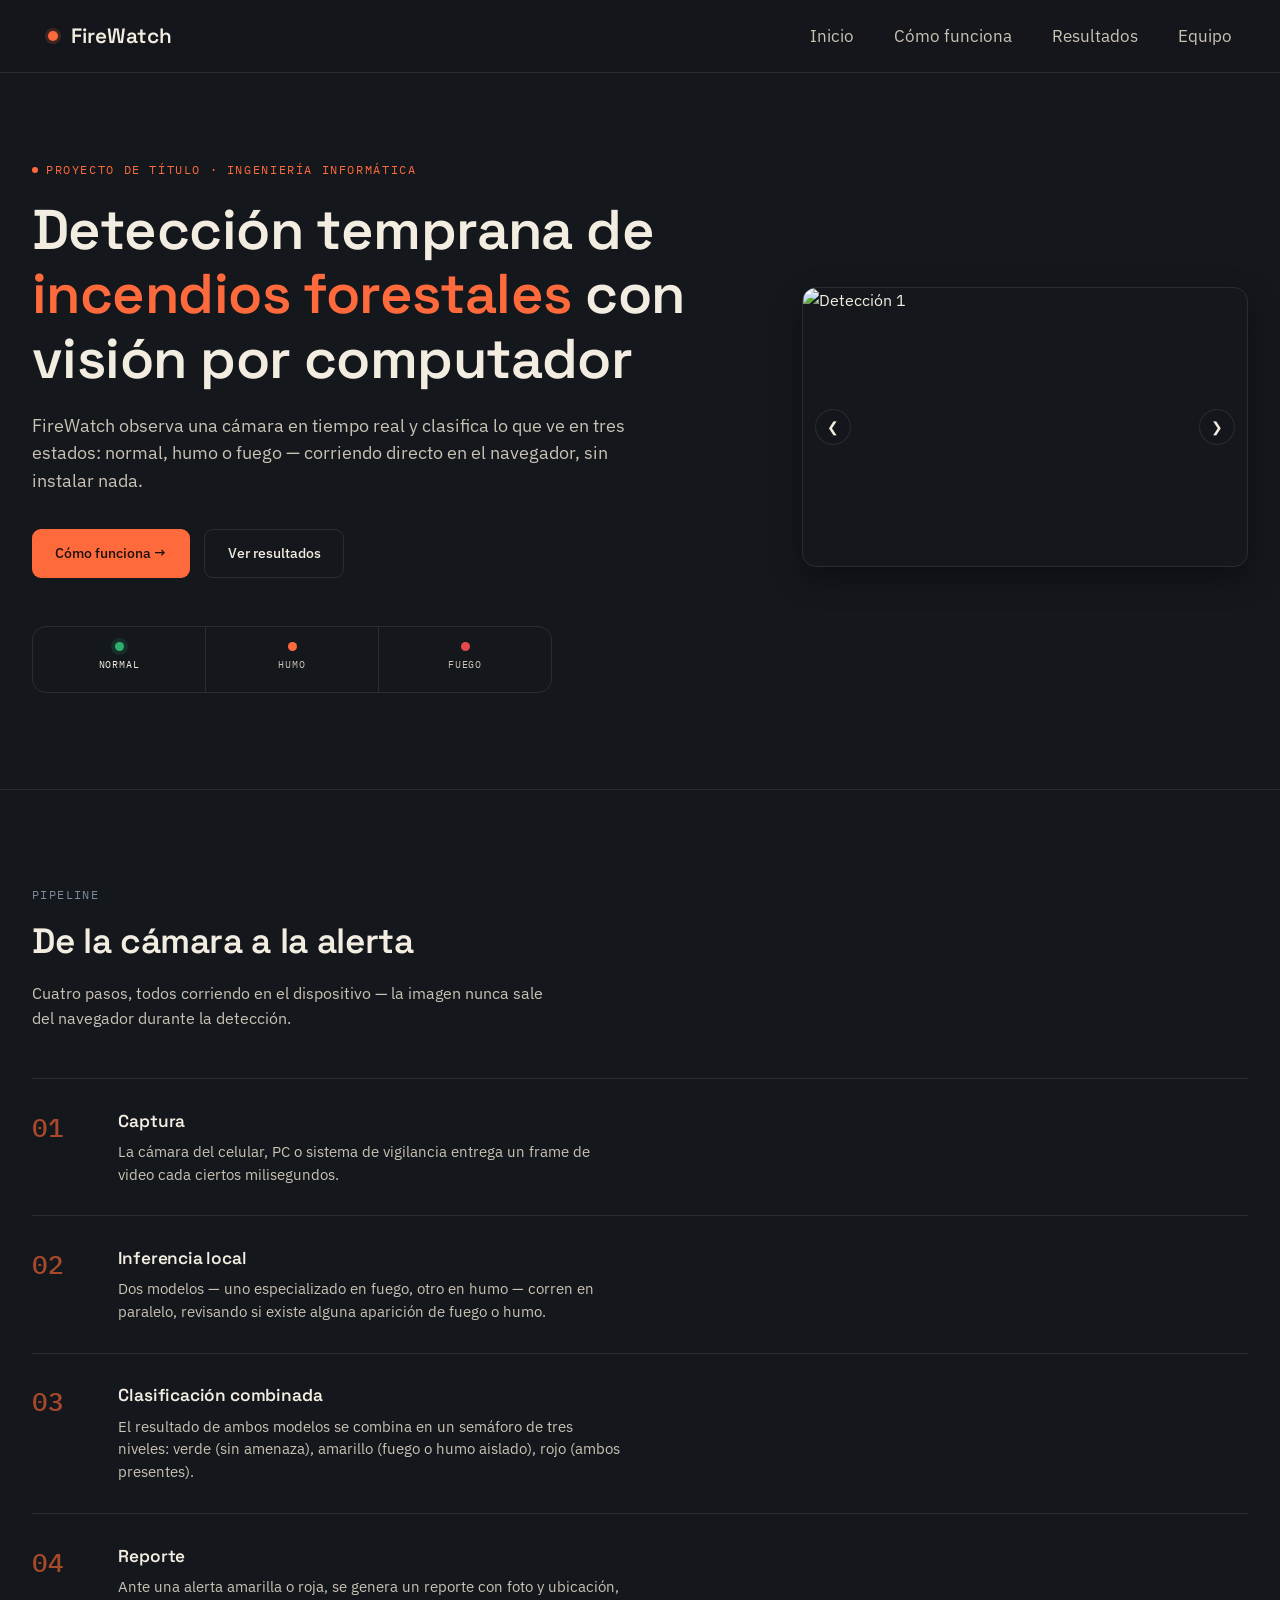
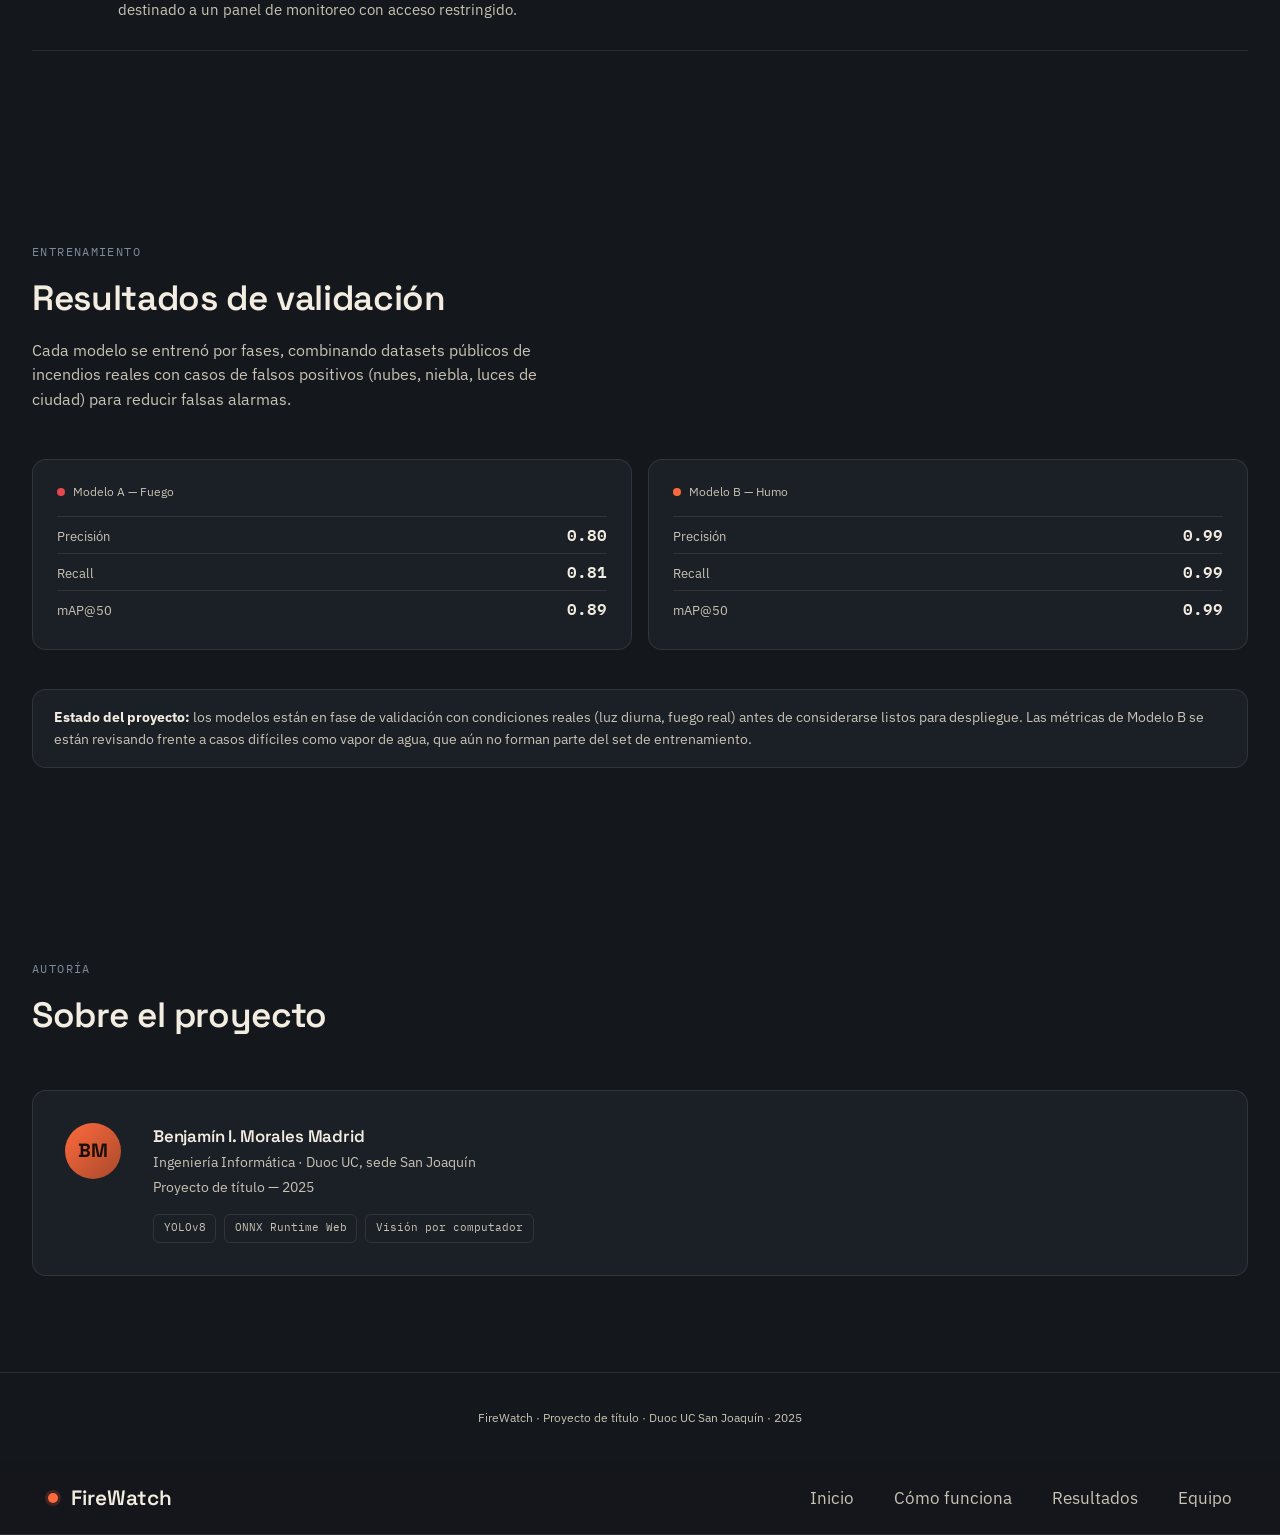
==== firewatch-project-web/web/pages/index.html @ a30fd2f6 "Creacion proyect desktop" ====
<!DOCTYPE html>
<html lang="es">
<head>
  <meta charset="UTF-8">
  <meta name="viewport" content="width=device-width, initial-scale=1.0">
  <title>FireWatch — Detección temprana de incendios forestales</title>
  <meta name="description" content="Sistema de detección temprana de incendios forestales con visión por computador. Proyecto de título, Ingeniería Informática, Duoc UC.">
  
  <!-- Tipografías -->
  <link rel="preconnect" href="https://fonts.googleapis.com">
  <link rel="preconnect" href="https://fonts.gstatic.com" crossorigin>
  <link href="https://fonts.googleapis.com/css2?family=Space+Grotesk:wght@400;500;600;700&family=IBM+Plex+Sans:wght@400;500;600&family=IBM+Plex+Mono:wght@400;500;600&display=swap" rel="stylesheet">
  
  <!-- Estilos externos -->
  <link rel="stylesheet" href="../css/styles.css">
</head>
<body>

<nav>
  <div class="nav-inner">
    <div class="brand"><span class="brand-mark"></span>FireWatch</div>
    <div class="nav-links">
      <a href="#inicio">Inicio</a>
      <a href="#funciona">Cómo funciona</a>
      <a href="#resultados">Resultados</a>
      <a href="#equipo">Equipo</a>
    </div>
  </div>
</nav>

<header class="hero" id="inicio">
  <div class="wrap hero-inner hero-grid">
    <!-- Columna Izquierda: Texto e información -->
    <div class="hero-text">
      <div class="eyebrow"><span class="dot"></span>Proyecto de título · Ingeniería Informática</div>
      <h1>Detección temprana de <em>incendios forestales</em> con visión por computador</h1>
      <p>FireWatch observa una cámara en tiempo real y clasifica lo que ve en tres estados: normal, humo o fuego — corriendo directo en el navegador, sin instalar nada.</p>
      
      <div class="cta-row">
        <a href="#funciona" class="btn btn-primary">Cómo funciona →</a>
        <a href="#resultados" class="btn btn-ghost">Ver resultados</a>
      </div>

      <div class="status-strip mono">
        <div class="status-cell on">
          <div class="status-dot" style="background:var(--green); box-shadow:0 0 0 4px rgba(47,174,109,.15);"></div>
          <div class="status-label">Normal</div>
        </div>
        <div class="status-cell">
          <div class="status-dot" style="background:var(--ember);"></div>
          <div class="status-label">Humo</div>
        </div>
        <div class="status-cell">
          <div class="status-dot" style="background:var(--red);"></div>
          <div class="status-label">Fuego</div>
        </div>
      </div>
    </div>

    <!-- Columna Derecha: Carrusel de Fotos -->
    <div class="hero-carousel">
      <div class="carousel-container">
        <div class="carousel-track" id="carouselTrack">
          <div class="carousel-slide"><img src="https://picsum.photos/800/500?random=1" alt="Detección 1"></div>
          <div class="carousel-slide"><img src="https://picsum.photos/800/500?random=2" alt="Detección 2"></div>
          <div class="carousel-slide"><img src="https://picsum.photos/800/500?random=3" alt="Detección 3"></div>
        </div>
        <!-- Botones de navegación -->
        <button class="carousel-btn prev" id="prevBtn" aria-label="Anterior">❮</button>
        <button class="carousel-btn next" id="nextBtn" aria-label="Siguiente">❯</button>
      </div>
    </div>
  </div>
</header>

<section id="funciona">
  <div class="wrap">
    <div class="section-head">
      <div class="section-eyebrow">Pipeline</div>
      <h2>De la cámara a la alerta</h2>
      <p>Cuatro pasos, todos corriendo en el dispositivo — la imagen nunca sale del navegador durante la detección.</p>
    </div>
    <div class="pipeline">
      <div class="pstep">
        <div class="pnum">01</div>
        <div>
          <h3>Captura</h3>
          <p>La cámara del celular, PC o sistema de vigilancia entrega un frame de video cada ciertos milisegundos.</p>
        </div>
      </div>
      <div class="pstep">
        <div class="pnum">02</div>
        <div>
          <h3>Inferencia local</h3>
          <p>Dos modelos — uno especializado en fuego, otro en humo — corren en paralelo, revisando si existe alguna aparición de fuego o humo.</p>
        </div>
      </div>
      <div class="pstep">
        <div class="pnum">03</div>
        <div>
          <h3>Clasificación combinada</h3>
          <p>El resultado de ambos modelos se combina en un semáforo de tres niveles: verde (sin amenaza), amarillo (fuego o humo aislado), rojo (ambos presentes).</p>
        </div>
      </div>
      <div class="pstep">
        <div class="pnum">04</div>
        <div>
          <h3>Reporte</h3>
          <p>Ante una alerta amarilla o roja, se genera un reporte con foto y ubicación, destinado a un panel de monitoreo con acceso restringido.</p>
        </div>
      </div>
    </div>
  </div>
</section>

<section id="resultados">
  <div class="wrap">
    <div class="section-head">
      <div class="section-eyebrow">Entrenamiento</div>
      <h2>Resultados de validación</h2>
      <p>Cada modelo se entrenó por fases, combinando datasets públicos de incendios reales con casos de falsos positivos (nubes, niebla, luces de ciudad) para reducir falsas alarmas.</p>
    </div>

    <div class="metric-grid">
      <div class="metric-card">
        <div class="m-label"><span class="m-swatch" style="background:var(--red);"></span>Modelo A — Fuego</div>
        <div class="metric-row"><span class="k">Precisión</span><span class="v">0.80</span></div>
        <div class="metric-row"><span class="k">Recall</span><span class="v">0.81</span></div>
        <div class="metric-row"><span class="k">mAP@50</span><span class="v">0.89</span></div>
      </div>
      <div class="metric-card">
        <div class="m-label"><span class="m-swatch" style="background:var(--ember);"></span>Modelo B — Humo</div>
        <div class="metric-row"><span class="k">Precisión</span><span class="v">0.99</span></div>
        <div class="metric-row"><span class="k">Recall</span><span class="v">0.99</span></div>
        <div class="metric-row"><span class="k">mAP@50</span><span class="v">0.99</span></div>
      </div>
    </div>

    <div class="note-box">
      <strong>Estado del proyecto:</strong> los modelos están en fase de validación con condiciones reales (luz diurna, fuego real) antes de considerarse listos para despliegue. Las métricas de Modelo B se están revisando frente a casos difíciles como vapor de agua, que aún no forman parte del set de entrenamiento.
    </div>
  </div>
</section>

<section id="equipo">
  <div class="wrap">
    <div class="section-head">
      <div class="section-eyebrow">Autoría</div>
      <h2>Sobre el proyecto</h2>
    </div>
    <div class="team-card">
      <div class="team-avatar">BM</div>
      <div class="team-info">
        <h3>Benjamín I. Morales Madrid</h3>
        <p>Ingeniería Informática · Duoc UC, sede San Joaquín</p>
        <p>Proyecto de título — 2025</p>
        <div class="tag-row">
          <span class="tag">YOLOv8</span>
          <span class="tag">ONNX Runtime Web</span>
          <span class="tag">Visión por computador</span>
        </div>
      </div>
    </div>
  </div>
</section>

<footer>
  FireWatch · Proyecto de título · Duoc UC San Joaquín · 2025
</footer>

<nav>
  <div class="nav-inner">
    <div class="brand"><span class="brand-mark"></span>FireWatch</div>
    
    <!-- Botón de Hamburguesa -->
    <button class="hamburger" id="hamburger" aria-label="Abrir menú">
      <span></span>
      <span></span>
      <span></span>
    </button>

    <div class="nav-links" id="nav-links">
      <a href="#inicio">Inicio</a>
      <a href="#funciona">Cómo funciona</a>
      <a href="#resultados">Resultados</a>
      <a href="#equipo">Equipo</a>
    </div>
  </div>
</nav>

<!-- ... resto del contenido ... -->

<script>
  const hamburger = document.getElementById('hamburger');
  const navLinks = document.getElementById('nav-links');

  // Abrir / Cerrar al hacer clic en el botón
  hamburger.addEventListener('click', () => {
    navLinks.classList.toggle('active');
  });

  // Cerrar el menú automáticamente al hacer clic en cualquier enlace
  document.querySelectorAll('.nav-links a').forEach(link => {
    link.addEventListener('click', () => {
      navLinks.classList.remove('active');
    });
  });
</script>

<script>
  const track = document.getElementById('carouselTrack');
  const slides = document.querySelectorAll('.carousel-slide');
  const prevBtn = document.getElementById('prevBtn');
  const nextBtn = document.getElementById('nextBtn');

  let currentIndex = 0;

  function updateCarousel() {
    track.style.transform = `translateX(-${currentIndex * 100}%)`;
  }

  nextBtn.addEventListener('click', () => {
    currentIndex = (currentIndex + 1) % slides.length;
    updateCarousel();
  });

  prevBtn.addEventListener('click', () => {
    currentIndex = (currentIndex - 1 + slides.length) % slides.length;
    updateCarousel();
  });

  // Avance automático cada 4 segundos
  setInterval(() => {
    currentIndex = (currentIndex + 1) % slides.length;
    updateCarousel();
  }, 4000);
</script>

</body>
</html>
---- firewatch-project-web/web/css/styles.css ----
:root {
  --ink: #14171c;
  --ink-2: #1b1f26;
  --paper: #f2ede0;
  --paper-dim: #c9c3b4;
  --ember: #ff6a3d;
  --ember-dim: #a8492b;
  --smoke: #7d8a9a;
  --green: #2fae6d;
  --red: #e5484d;
  --line: rgba(242, 237, 224, 0.1);
  --radius: 14px;
}

*, *::before, *::after {
  box-sizing: border-box;
  margin: 0;
  padding: 0;
}

html {
  scroll-behavior: smooth;
}

body {
  background: var(--ink);
  color: var(--paper);
  font-family: 'IBM Plex Sans', sans-serif;
  line-height: 1.55;
  -webkit-font-smoothing: antialiased;
}

h1, h2, h3 {
  font-family: 'Space Grotesk', sans-serif;
  letter-spacing: -0.01em;
}

.mono {
  font-family: 'IBM Plex Mono', monospace;
}

a {
  color: inherit;
}

img, svg {
  display: block;
  max-width: 100%;
}

.wrap {
  max-width: 100%;
  margin: 0 auto;
  padding: 0 2rem;
}

section {
  padding: 6rem 0;
}

@media (max-width: 640px) {
  section {
    padding: 4rem 0;
  }
}

/* ── Nav ── */
nav {
  position: sticky;
  top: 0;
  z-index: 50;
  background: rgba(20, 23, 28, 0.85);
  backdrop-filter: blur(10px);
  border-bottom: 1px solid var(--line);
}

.nav-inner {
  max-width: 100%; /* Elimina el límite de ancho para ocupar todo el espacio */
  margin: 0;
  padding: 0 3rem; /* Espaciado cómodo hacia las esquinas de la pantalla */
  display: flex;
  align-items: center;
  justify-content: space-between;
  height: 72px; /* Aumenta un poco la altura para mejor presencia */
}

.brand {
  display: flex;
  align-items: center;
  gap: 0.8rem;
  font-family: 'Space Grotesk', sans-serif;
  font-weight: 600;
  font-size: 1.3rem; /* Tamaño de letra del logo aumentado */
}

.brand-mark {
  width: 10px;
  height: 10px;
  border-radius: 50%;
  background: var(--ember);
  box-shadow: 0 0 0 3px rgba(255, 106, 61, 0.18);
}

.nav-links {
  display: flex;
  gap: 2.5rem; /* Más separación entre enlaces */
  font-size: 1.05rem; /* Tamaño de letra de los enlaces aumentado */
  color: var(--paper-dim);
}

.nav-links a {
  text-decoration: none;
  transition: color 0.15s;
}

.nav-links a:hover {
  color: var(--ember);
}

.nav-links {
  display: none;
}

@media (min-width: 640px) {
  .nav-links {
    display: flex;
  }
}

/* ── Hero ── */
.hero {
  position: relative;
  padding: 5.5rem 0 6rem;
  overflow: hidden;
  border-bottom: 1px solid var(--line);
}

.topo {
  position: absolute;
  inset: 0;
  width: 100%;
  height: 100%;
  opacity: 0.5;
  pointer-events: none;
}

.hero-inner {
  position: relative;
  z-index: 2;
}

.eyebrow {
  font-family: 'IBM Plex Mono';
  font-size: 0.72rem;
  letter-spacing: 0.14em;
  text-transform: uppercase;
  color: var(--ember);
  margin-bottom: 1.2rem;
  display: flex;
  align-items: center;
  gap: 0.5rem;
}

.eyebrow .dot {
  width: 6px;
  height: 6px;
  border-radius: 50%;
  background: var(--ember);
  animation: pulse 1.8s ease-in-out infinite;
}

@keyframes pulse {
  0%, 100% { opacity: 1; }
  50% { opacity: 0.3; }
}

.hero h1 {
  font-size: clamp(2.3rem, 4.5vw, 3.5rem);
  font-weight: 600;
  max-width: 100%; /* Elimina restricciones angostas */
  margin-bottom: 1.3rem;
  line-height: 1.15;
}

.hero h1 em {
  font-style: normal;
  color: var(--ember);
}

.hero p {
  font-size: 1.1rem;
  color: var(--paper-dim);
  max-width: 58ch; /* Un ancho de lectura mucho más amplio y cómodo */
  margin-bottom: 2.2rem;
}

.cta-row {
  display: flex;
  gap: 0.9rem;
  flex-wrap: wrap;
}

.btn {
  display: inline-flex;
  align-items: center;
  gap: 0.5rem;
  padding: 0.8rem 1.4rem;
  border-radius: 9px;
  font-size: 0.88rem;
  font-weight: 500;
  text-decoration: none;
  border: 1px solid transparent;
  transition: transform 0.15s, background 0.15s, border-color 0.15s;
  cursor: pointer;
}

.btn:hover {
  transform: translateY(-1px);
}

.btn-primary {
  background: var(--ember);
  color: #1a0f0a;
}

.btn-primary:hover {
  background: #ff7d54;
}

.btn-ghost {
  border-color: var(--line);
  color: var(--paper);
}

.btn-ghost:hover {
  border-color: var(--smoke);
}

/* Status strip */
.status-strip {
  margin-top: 3rem;
  display: flex;
  gap: 0;
  border: 1px solid var(--line);
  border-radius: var(--radius);
  overflow: hidden;
  max-width: 520px;
}

.status-cell {
  flex: 1;
  padding: 0.9rem 1rem;
  text-align: center;
  border-right: 1px solid var(--line);
}

.status-cell:last-child {
  border-right: none;
}

.status-label {
  font-family: 'IBM Plex Mono';
  font-size: 0.65rem;
  letter-spacing: 0.08em;
  text-transform: uppercase;
  color: var(--paper-dim);
  margin-bottom: 0.35rem;
}

.status-dot {
  width: 9px;
  height: 9px;
  border-radius: 50%;
  margin: 0 auto 0.35rem;
}

.status-cell.on .status-label {
  color: var(--paper);
}

/* ── Section headers ── */
.section-head {
  margin-bottom: 3rem;
  max-width: 52ch;
}

.section-eyebrow {
  font-family: 'IBM Plex Mono';
  font-size: 0.72rem;
  letter-spacing: 0.12em;
  text-transform: uppercase;
  color: var(--smoke);
  margin-bottom: 0.6rem;
}

.section-head h2 {
  font-size: clamp(1.6rem, 3.4vw, 2.2rem);
  font-weight: 600;
  margin-bottom: 0.8rem;
}

.section-head p {
  color: var(--paper-dim);
  font-size: 0.98rem;
}

/* ── Pipeline (Cómo funciona) ── */
.pipeline {
  display: flex;
  flex-direction: column;
  gap: 0;
}

.pstep {
  display: grid;
  grid-template-columns: 64px 1fr;
  gap: 1.4rem;
  padding: 1.8rem 0;
  border-top: 1px solid var(--line);
}

.pstep:last-child {
  border-bottom: 1px solid var(--line);
}

.pnum {
  font-family: 'IBM Plex Mono';
  font-size: 1.6rem;
  color: var(--ember-dim);
  font-weight: 500;
}

.pstep h3 {
  font-size: 1.08rem;
  font-weight: 600;
  margin-bottom: 0.4rem;
}

.pstep p {
  color: var(--paper-dim);
  font-size: 0.92rem;
  max-width: 56ch;
}

/* ── Resultados ── */
.metric-grid {
  display: grid;
  grid-template-columns: repeat(auto-fit, minmax(220px, 1fr));
  gap: 1rem;
  margin-bottom: 2.4rem;
}

.metric-card {
  background: var(--ink-2);
  border: 1px solid var(--line);
  border-radius: var(--radius);
  padding: 1.4rem 1.5rem;
}

.metric-card .m-label {
  font-size: 0.78rem;
  color: var(--paper-dim);
  margin-bottom: 0.9rem;
  display: flex;
  align-items: center;
  gap: 0.5rem;
}

.m-swatch {
  width: 8px;
  height: 8px;
  border-radius: 50%;
}

.metric-row {
  display: flex;
  justify-content: space-between;
  align-items: baseline;
  padding: 0.35rem 0;
  border-top: 1px solid var(--line);
}

.metric-row:first-of-type {
  border-top: none;
}

.metric-row .k {
  font-size: 0.8rem;
  color: var(--paper-dim);
}

.metric-row .v {
  font-family: 'IBM Plex Mono';
  font-size: 1rem;
  font-weight: 600;
}

.note-box {
  border: 1px solid var(--line);
  border-radius: var(--radius);
  padding: 1.1rem 1.3rem;
  font-size: 0.85rem;
  color: var(--paper-dim);
  background: var(--ink-2);
}

.note-box strong {
  color: var(--paper);
}

/* ── Team / contacto ── */
.team-card {
  display: flex;
  flex-wrap: wrap;
  gap: 2rem;
  align-items: flex-start;
  border: 1px solid var(--line);
  border-radius: var(--radius);
  padding: 2rem;
  background: var(--ink-2);
}

.team-avatar {
  width: 56px;
  height: 56px;
  border-radius: 50%;
  background: linear-gradient(135deg, var(--ember), var(--ember-dim));
  display: flex;
  align-items: center;
  justify-content: center;
  font-family: 'Space Grotesk';
  font-weight: 700;
  font-size: 1.2rem;
  color: #1a0f0a;
  flex-shrink: 0;
}

.team-info h3 {
  font-size: 1.05rem;
  font-weight: 600;
  margin-bottom: 0.2rem;
}

.team-info p {
  color: var(--paper-dim);
  font-size: 0.88rem;
  margin-bottom: 0.2rem;
}

.tag-row {
  display: flex;
  gap: 0.5rem;
  flex-wrap: wrap;
  margin-top: 0.9rem;
}

.tag {
  font-family: 'IBM Plex Mono';
  font-size: 0.7rem;
  padding: 0.3rem 0.6rem;
  border: 1px solid var(--line);
  border-radius: 6px;
  color: var(--paper-dim);
}

footer {
  border-top: 1px solid var(--line);
  padding: 2.2rem 0;
  text-align: center;
  color: var(--paper-dim);
  font-size: 0.78rem;
}

/* ── Estilos para Menú Hamburguesa en Móvil ── */
.hamburger {
  display: flex;
  flex-direction: column;
  justify-content: space-between;
  width: 24px;
  height: 18px;
  background: transparent;
  border: none;
  cursor: pointer;
  padding: 0;
  z-index: 60;
}

.hamburger span {
  width: 100%;
  height: 2px;
  background-color: var(--paper);
  border-radius: 2px;
  transition: all 0.3s ease;
}

/* Ocultar botón en pantallas grandes */
@media (min-width: 641px) {
  .hamburger {
    display: none;
  }
}

/* Menú desplegable en pantallas pequeñas */
@media (max-width: 640px) {
  .nav-links {
    display: flex;
    flex-direction: column;
    position: absolute;
    top: 64px;
    left: 0;
    width: 100%;
    background: var(--ink-2);
    border-bottom: 1px solid var(--line);
    padding: 1.5rem;
    gap: 1.2rem;
    
    /* Estado oculto por defecto */
    opacity: 0;
    pointer-events: none;
    transform: translateY(-10px);
    transition: all 0.25s ease;
  }

  /* Estado activo al presionar la hamburguesa */
  .nav-links.active {
    opacity: 1;
    pointer-events: auto;
    transform: translateY(0);
  }
}

/* ── Layout Integrado y Proporcionado ── */
.hero-grid {
  display: grid;
  /* Da 1.6 veces más espacio al texto que al carrusel */
  grid-template-columns: 1.6fr 1fr; 
  gap: 3.5rem;
  align-items: center;
}

/* Permitir que el texto fluya de forma amplia */
.hero-text {
  width: 100%;
}

/* Carrusel integrado sin espacio 'fantasma' */
.hero-carousel {
  width: 100%;
  max-width: 100%; /* Aprovecha todo el ancho de su columna asignada */
}

.carousel-container {
  position: relative;
  width: 100%;
  border-radius: var(--radius);
  overflow: hidden;
  border: 1px solid var(--line);
  box-shadow: 0 12px 30px rgba(0, 0, 0, 0.35);
}
.carousel-track {
  display: flex;
  transition: transform 0.4s cubic-bezier(0.25, 1, 0.5, 1);
}

.carousel-slide {
  min-width: 100%;
  aspect-ratio: 16 / 10;
}

.carousel-slide img {
  width: 100%;
  height: 100%;
  object-fit: cover;
}

.carousel-btn {
  position: absolute;
  top: 50%;
  transform: translateY(-50%);
  background: rgba(20, 23, 28, 0.75);
  color: var(--paper);
  border: 1px solid var(--line);
  width: 36px;
  height: 36px;
  border-radius: 50%;
  cursor: pointer;
  display: flex;
  align-items: center;
  justify-content: center;
  backdrop-filter: blur(6px);
  z-index: 10; /* Asegura que se dibuje por encima de las imágenes */
  transition: all 0.2s ease;
  font-size: 0.9rem;
}

.carousel-btn:hover {
  background: var(--ember);
  color: #1a0f0a;
  border-color: var(--ember);
}

.carousel-btn.prev { 
  left: 12px; 
}

.carousel-btn.next { 
  right: 12px; 
}

/* Responsivo para celulares y tablets */
@media (max-width: 900px) {
  .hero-grid {
    grid-template-columns: 1fr; /* Una sola columna en pantallas chicas */
    gap: 2.5rem;
  }
  
  .hero p {
    max-width: 100%;
  }
}
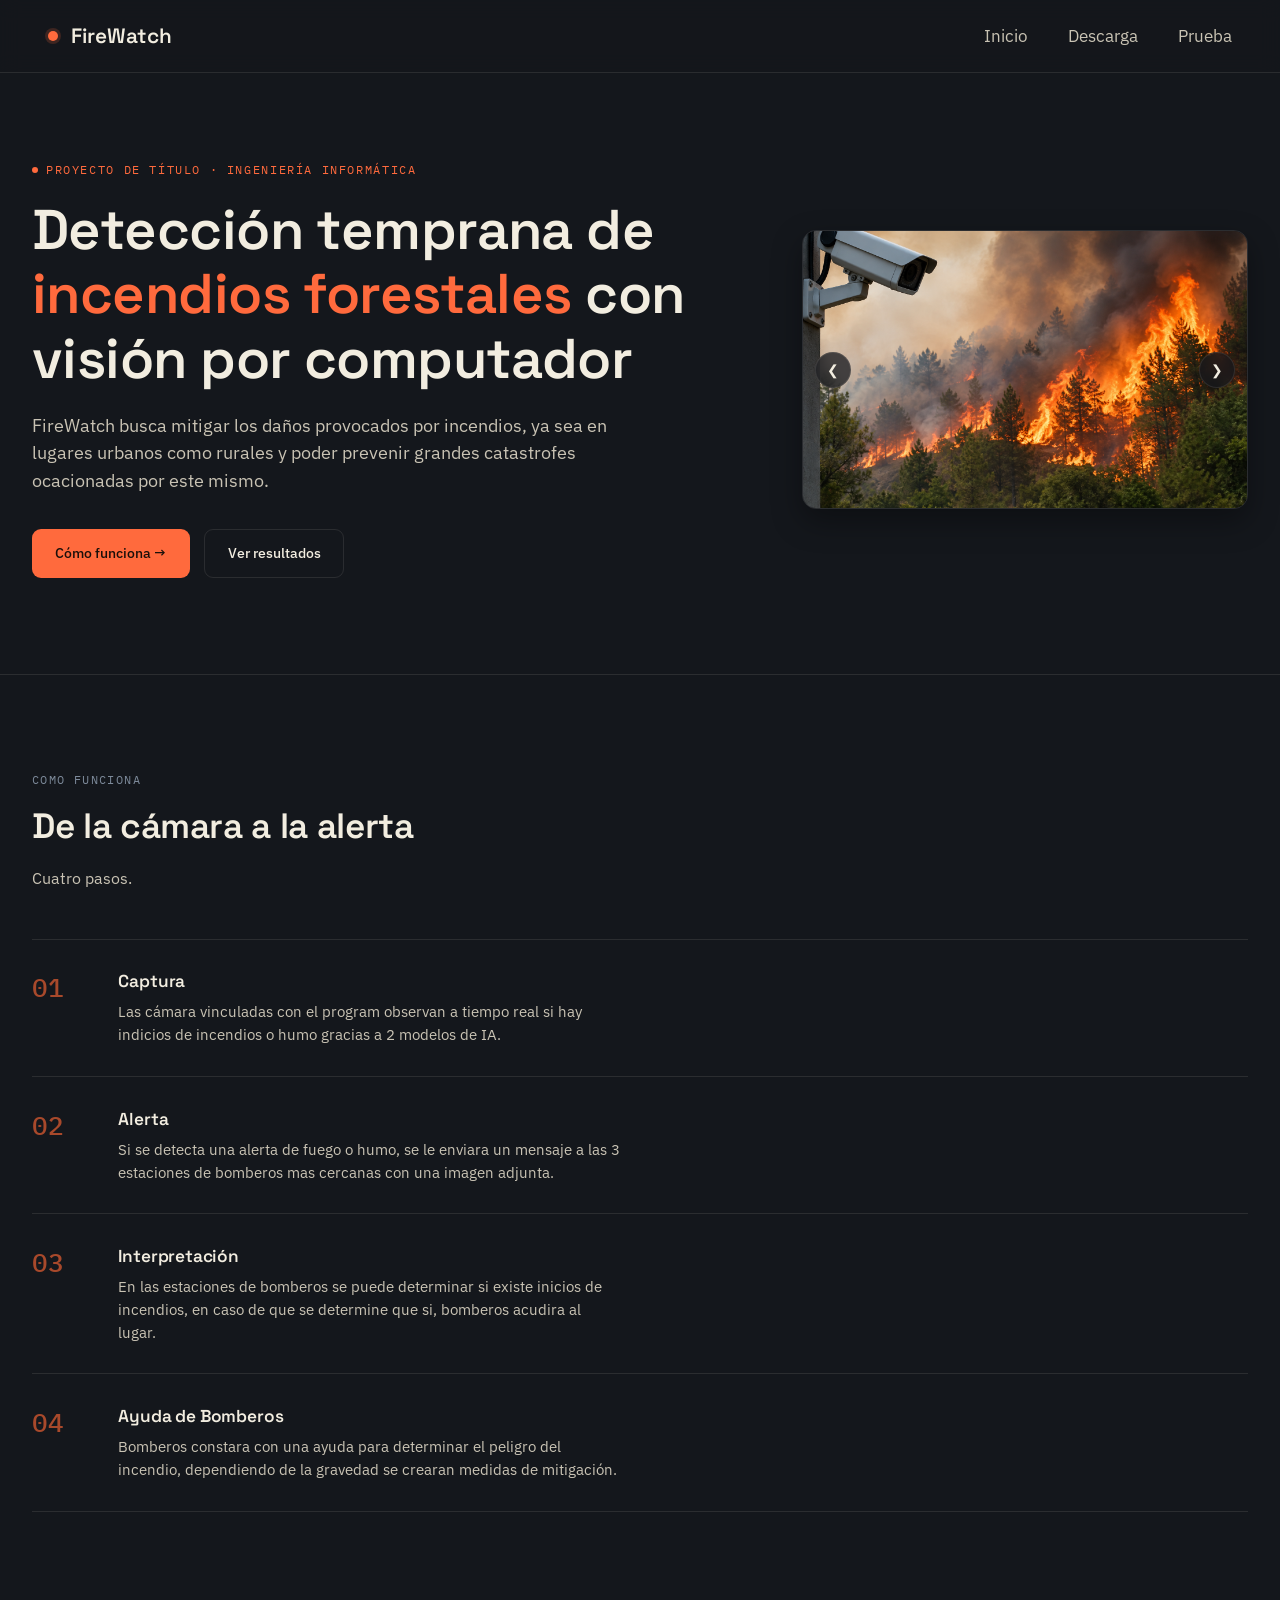
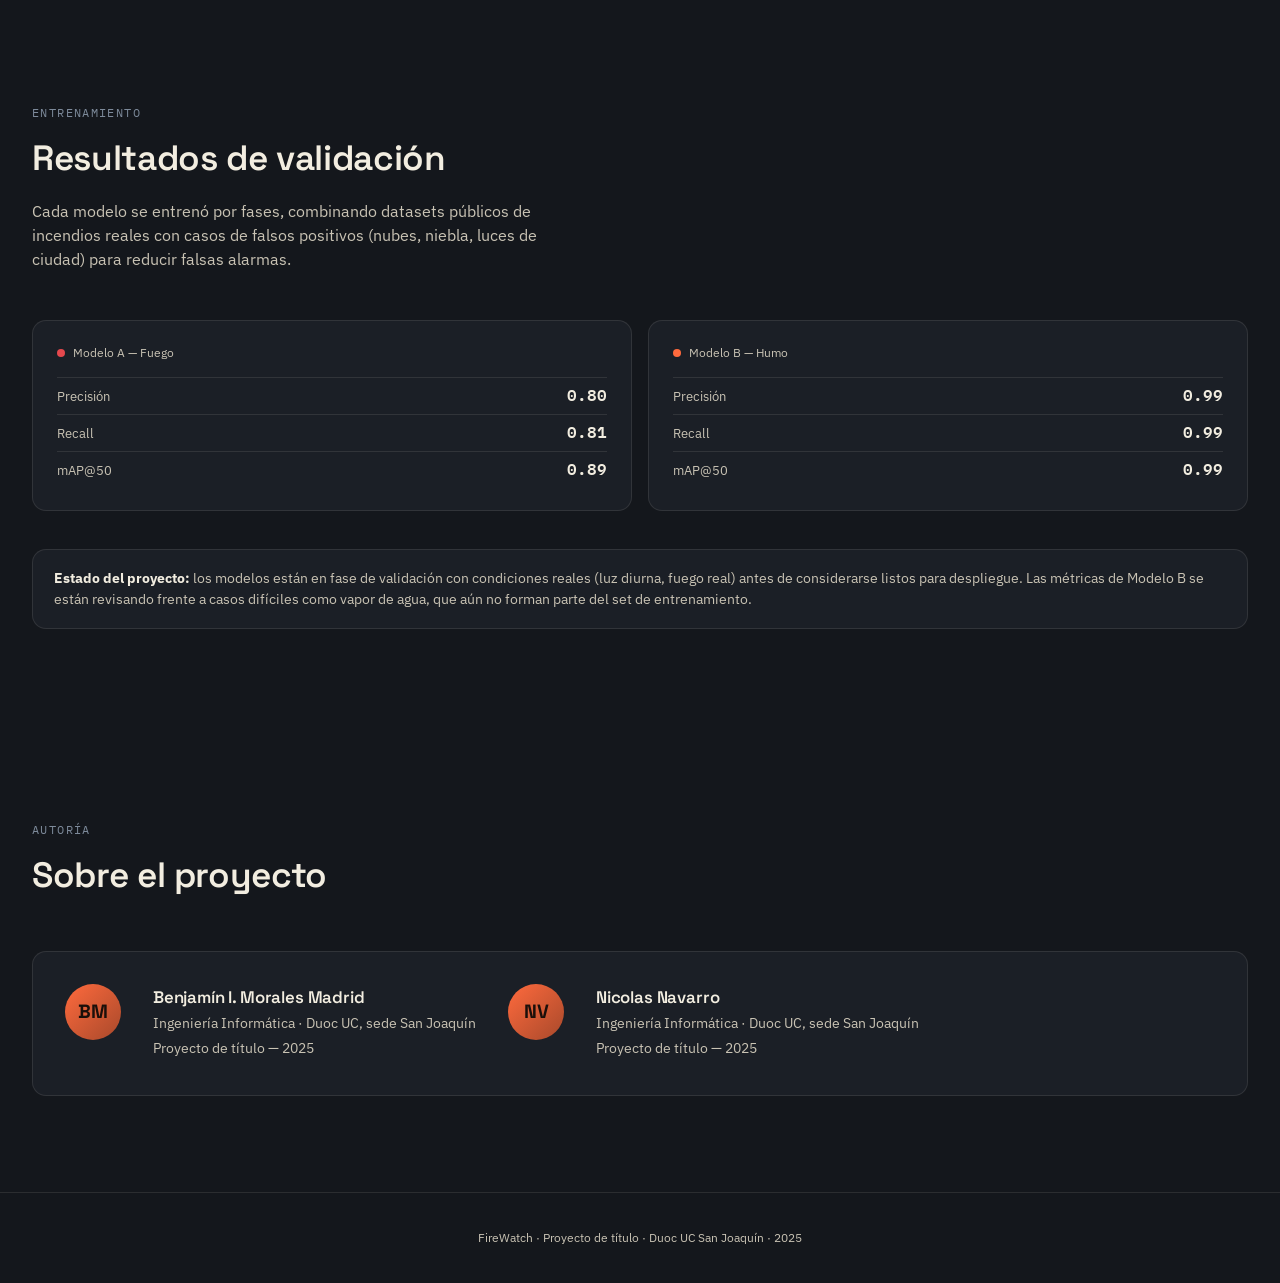
==== commit 421972c8: "mejora en pagina web" ====
--- a/firewatch-project-web/web/pages/index.html
+++ b/firewatch-project-web/web/pages/index.html
@@ -19,158 +19,6 @@
 <nav>
   <div class="nav-inner">
     <div class="brand"><span class="brand-mark"></span>FireWatch</div>
-    <div class="nav-links">
-      <a href="#inicio">Inicio</a>
-      <a href="#funciona">Cómo funciona</a>
-      <a href="#resultados">Resultados</a>
-      <a href="#equipo">Equipo</a>
-    </div>
-  </div>
-</nav>
-
-<header class="hero" id="inicio">
-  <div class="wrap hero-inner hero-grid">
-    <!-- Columna Izquierda: Texto e información -->
-    <div class="hero-text">
-      <div class="eyebrow"><span class="dot"></span>Proyecto de título · Ingeniería Informática</div>
-      <h1>Detección temprana de <em>incendios forestales</em> con visión por computador</h1>
-      <p>FireWatch observa una cámara en tiempo real y clasifica lo que ve en tres estados: normal, humo o fuego — corriendo directo en el navegador, sin instalar nada.</p>
-      
-      <div class="cta-row">
-        <a href="#funciona" class="btn btn-primary">Cómo funciona →</a>
-        <a href="#resultados" class="btn btn-ghost">Ver resultados</a>
-      </div>
-
-      <div class="status-strip mono">
-        <div class="status-cell on">
-          <div class="status-dot" style="background:var(--green); box-shadow:0 0 0 4px rgba(47,174,109,.15);"></div>
-          <div class="status-label">Normal</div>
-        </div>
-        <div class="status-cell">
-          <div class="status-dot" style="background:var(--ember);"></div>
-          <div class="status-label">Humo</div>
-        </div>
-        <div class="status-cell">
-          <div class="status-dot" style="background:var(--red);"></div>
-          <div class="status-label">Fuego</div>
-        </div>
-      </div>
-    </div>
-
-    <!-- Columna Derecha: Carrusel de Fotos -->
-    <div class="hero-carousel">
-      <div class="carousel-container">
-        <div class="carousel-track" id="carouselTrack">
-          <div class="carousel-slide"><img src="https://picsum.photos/800/500?random=1" alt="Detección 1"></div>
-          <div class="carousel-slide"><img src="https://picsum.photos/800/500?random=2" alt="Detección 2"></div>
-          <div class="carousel-slide"><img src="https://picsum.photos/800/500?random=3" alt="Detección 3"></div>
-        </div>
-        <!-- Botones de navegación -->
-        <button class="carousel-btn prev" id="prevBtn" aria-label="Anterior">❮</button>
-        <button class="carousel-btn next" id="nextBtn" aria-label="Siguiente">❯</button>
-      </div>
-    </div>
-  </div>
-</header>
-
-<section id="funciona">
-  <div class="wrap">
-    <div class="section-head">
-      <div class="section-eyebrow">Pipeline</div>
-      <h2>De la cámara a la alerta</h2>
-      <p>Cuatro pasos, todos corriendo en el dispositivo — la imagen nunca sale del navegador durante la detección.</p>
-    </div>
-    <div class="pipeline">
-      <div class="pstep">
-        <div class="pnum">01</div>
-        <div>
-          <h3>Captura</h3>
-          <p>La cámara del celular, PC o sistema de vigilancia entrega un frame de video cada ciertos milisegundos.</p>
-        </div>
-      </div>
-      <div class="pstep">
-        <div class="pnum">02</div>
-        <div>
-          <h3>Inferencia local</h3>
-          <p>Dos modelos — uno especializado en fuego, otro en humo — corren en paralelo, revisando si existe alguna aparición de fuego o humo.</p>
-        </div>
-      </div>
-      <div class="pstep">
-        <div class="pnum">03</div>
-        <div>
-          <h3>Clasificación combinada</h3>
-          <p>El resultado de ambos modelos se combina en un semáforo de tres niveles: verde (sin amenaza), amarillo (fuego o humo aislado), rojo (ambos presentes).</p>
-        </div>
-      </div>
-      <div class="pstep">
-        <div class="pnum">04</div>
-        <div>
-          <h3>Reporte</h3>
-          <p>Ante una alerta amarilla o roja, se genera un reporte con foto y ubicación, destinado a un panel de monitoreo con acceso restringido.</p>
-        </div>
-      </div>
-    </div>
-  </div>
-</section>
-
-<section id="resultados">
-  <div class="wrap">
-    <div class="section-head">
-      <div class="section-eyebrow">Entrenamiento</div>
-      <h2>Resultados de validación</h2>
-      <p>Cada modelo se entrenó por fases, combinando datasets públicos de incendios reales con casos de falsos positivos (nubes, niebla, luces de ciudad) para reducir falsas alarmas.</p>
-    </div>
-
-    <div class="metric-grid">
-      <div class="metric-card">
-        <div class="m-label"><span class="m-swatch" style="background:var(--red);"></span>Modelo A — Fuego</div>
-        <div class="metric-row"><span class="k">Precisión</span><span class="v">0.80</span></div>
-        <div class="metric-row"><span class="k">Recall</span><span class="v">0.81</span></div>
-        <div class="metric-row"><span class="k">mAP@50</span><span class="v">0.89</span></div>
-      </div>
-      <div class="metric-card">
-        <div class="m-label"><span class="m-swatch" style="background:var(--ember);"></span>Modelo B — Humo</div>
-        <div class="metric-row"><span class="k">Precisión</span><span class="v">0.99</span></div>
-        <div class="metric-row"><span class="k">Recall</span><span class="v">0.99</span></div>
-        <div class="metric-row"><span class="k">mAP@50</span><span class="v">0.99</span></div>
-      </div>
-    </div>
-
-    <div class="note-box">
-      <strong>Estado del proyecto:</strong> los modelos están en fase de validación con condiciones reales (luz diurna, fuego real) antes de considerarse listos para despliegue. Las métricas de Modelo B se están revisando frente a casos difíciles como vapor de agua, que aún no forman parte del set de entrenamiento.
-    </div>
-  </div>
-</section>
-
-<section id="equipo">
-  <div class="wrap">
-    <div class="section-head">
-      <div class="section-eyebrow">Autoría</div>
-      <h2>Sobre el proyecto</h2>
-    </div>
-    <div class="team-card">
-      <div class="team-avatar">BM</div>
-      <div class="team-info">
-        <h3>Benjamín I. Morales Madrid</h3>
-        <p>Ingeniería Informática · Duoc UC, sede San Joaquín</p>
-        <p>Proyecto de título — 2025</p>
-        <div class="tag-row">
-          <span class="tag">YOLOv8</span>
-          <span class="tag">ONNX Runtime Web</span>
-          <span class="tag">Visión por computador</span>
-        </div>
-      </div>
-    </div>
-  </div>
-</section>
-
-<footer>
-  FireWatch · Proyecto de título · Duoc UC San Joaquín · 2025
-</footer>
-
-<nav>
-  <div class="nav-inner">
-    <div class="brand"><span class="brand-mark"></span>FireWatch</div>
     
     <!-- Botón de Hamburguesa -->
     <button class="hamburger" id="hamburger" aria-label="Abrir menú">
@@ -180,13 +28,141 @@
     </button>
 
     <div class="nav-links" id="nav-links">
-      <a href="#inicio">Inicio</a>
-      <a href="#funciona">Cómo funciona</a>
-      <a href="#resultados">Resultados</a>
-      <a href="#equipo">Equipo</a>
+      <a href="./index.html">Inicio</a>
+      <a href="./descarga.html">Descarga</a>
+      <a href="./test_ensemble.html">Prueba</a>
     </div>
   </div>
 </nav>
+
+<header class="hero" id="inicio">
+  <div class="wrap hero-inner hero-grid">
+    <!-- Columna Izquierda: Texto e información -->
+    <div class="hero-text">
+      <div class="eyebrow"><span class="dot"></span>Proyecto de título · Ingeniería Informática</div>
+      <h1>Detección temprana de <em>incendios forestales</em> con visión por computador</h1>
+      <p>
+        FireWatch busca mitigar los daños provocados por incendios, ya sea en lugares urbanos como rurales y poder prevenir grandes catastrofes ocacionadas por este mismo. 
+      </p>
+      
+      <div class="cta-row">
+        <a href="#funciona" class="btn btn-primary">Cómo funciona →</a>
+        <a href="#resultados" class="btn btn-ghost">Ver resultados</a>
+      </div>
+    </div>
+
+    <!-- Columna Derecha: Carrusel de Fotos -->
+    <div class="hero-carousel">
+      <div class="carousel-container">
+        <div class="carousel-track" id="carouselTrack">
+          <div class="carousel-slide"><img src="../images/3914af09-ad7b-4459-aeaf-fa9c09e8ec7b.png" alt="Detección 1"></div>
+          <div class="carousel-slide"><img src="../images/6ac5a04d-c168-401c-9ea6-0d1566b8b9ed.png" alt="Detección 2"></div>
+          <div class="carousel-slide"><img src="https://picsum.photos/800/500?random=3" alt="Detección 3"></div>
+        </div>
+        <!-- Botones de navegación -->
+        <button class="carousel-btn prev" id="prevBtn" aria-label="Anterior">❮</button>
+        <button class="carousel-btn next" id="nextBtn" aria-label="Siguiente">❯</button>
+      </div>
+    </div>
+  </div>
+</header>
+
+<section id="funciona">
+  <div class="wrap">
+    <div class="section-head">
+      <div class="section-eyebrow">Como funciona</div>
+      <h2>De la cámara a la alerta</h2>
+      <p>Cuatro pasos.</p>
+    </div>
+    <div class="pipeline">
+      <div class="pstep">
+        <div class="pnum">01</div>
+        <div>
+          <h3>Captura</h3>
+          <p>Las cámara vinculadas con el program observan a tiempo real si hay indicios de incendios o humo gracias a 2 modelos de IA.</p>
+        </div>
+      </div>
+      <div class="pstep">
+        <div class="pnum">02</div>
+        <div>
+          <h3>Alerta</h3>
+          <p>Si se detecta una alerta de fuego o humo, se le enviara un mensaje a las 3 estaciones de bomberos mas cercanas con una imagen adjunta.</p>
+        </div>
+      </div>
+      <div class="pstep">
+        <div class="pnum">03</div>
+        <div>
+          <h3>Interpretación</h3>
+          <p>En las estaciones de bomberos se puede determinar si existe inicios de incendios, en caso de que se determine que si, bomberos acudira al lugar.</p>
+        </div>
+      </div>
+      <div class="pstep">
+        <div class="pnum">04</div>
+        <div>
+          <h3>Ayuda de Bomberos</h3>
+          <p>Bomberos constara con una ayuda para determinar el peligro del incendio, dependiendo de la gravedad se crearan medidas de mitigación.</p>
+        </div>
+      </div>
+    </div>
+  </div>
+</section>
+
+<section id="resultados">
+  <div class="wrap">
+    <div class="section-head">
+      <div class="section-eyebrow">Entrenamiento</div>
+      <h2>Resultados de validación</h2>
+      <p>Cada modelo se entrenó por fases, combinando datasets públicos de incendios reales con casos de falsos positivos (nubes, niebla, luces de ciudad) para reducir falsas alarmas.</p>
+    </div>
+
+    <div class="metric-grid">
+      <div class="metric-card">
+        <div class="m-label"><span class="m-swatch" style="background:var(--red);"></span>Modelo A — Fuego</div>
+        <div class="metric-row"><span class="k">Precisión</span><span class="v">0.80</span></div>
+        <div class="metric-row"><span class="k">Recall</span><span class="v">0.81</span></div>
+        <div class="metric-row"><span class="k">mAP@50</span><span class="v">0.89</span></div>
+      </div>
+      <div class="metric-card">
+        <div class="m-label"><span class="m-swatch" style="background:var(--ember);"></span>Modelo B — Humo</div>
+        <div class="metric-row"><span class="k">Precisión</span><span class="v">0.99</span></div>
+        <div class="metric-row"><span class="k">Recall</span><span class="v">0.99</span></div>
+        <div class="metric-row"><span class="k">mAP@50</span><span class="v">0.99</span></div>
+      </div>
+    </div>
+
+    <div class="note-box">
+      <strong>Estado del proyecto:</strong> los modelos están en fase de validación con condiciones reales (luz diurna, fuego real) antes de considerarse listos para despliegue. Las métricas de Modelo B se están revisando frente a casos difíciles como vapor de agua, que aún no forman parte del set de entrenamiento.
+    </div>
+  </div>
+</section>
+
+<section id="equipo">
+  <div class="wrap">
+    <div class="section-head">
+      <div class="section-eyebrow">Autoría</div>
+      <h2>Sobre el proyecto</h2>
+    </div>
+    <div class="team-card">
+      <div class="team-avatar">BM</div>
+      <div class="team-info">
+        <h3>Benjamín I. Morales Madrid</h3>
+        <p>Ingeniería Informática · Duoc UC, sede San Joaquín</p>
+        <p>Proyecto de título — 2025</p>
+      </div>
+      <div class="team-avatar">NV</div>
+      <div class="team-info">
+        <h3>Nicolas Navarro</h3>
+        <p>Ingeniería Informática · Duoc UC, sede San Joaquín</p>
+        <p>Proyecto de título — 2025</p>
+      </div>
+    </div>
+  </div>
+</section>
+
+<footer>
+  FireWatch · Proyecto de título · Duoc UC San Joaquín · 2025
+</footer>
+
 
 <!-- ... resto del contenido ... -->
 
